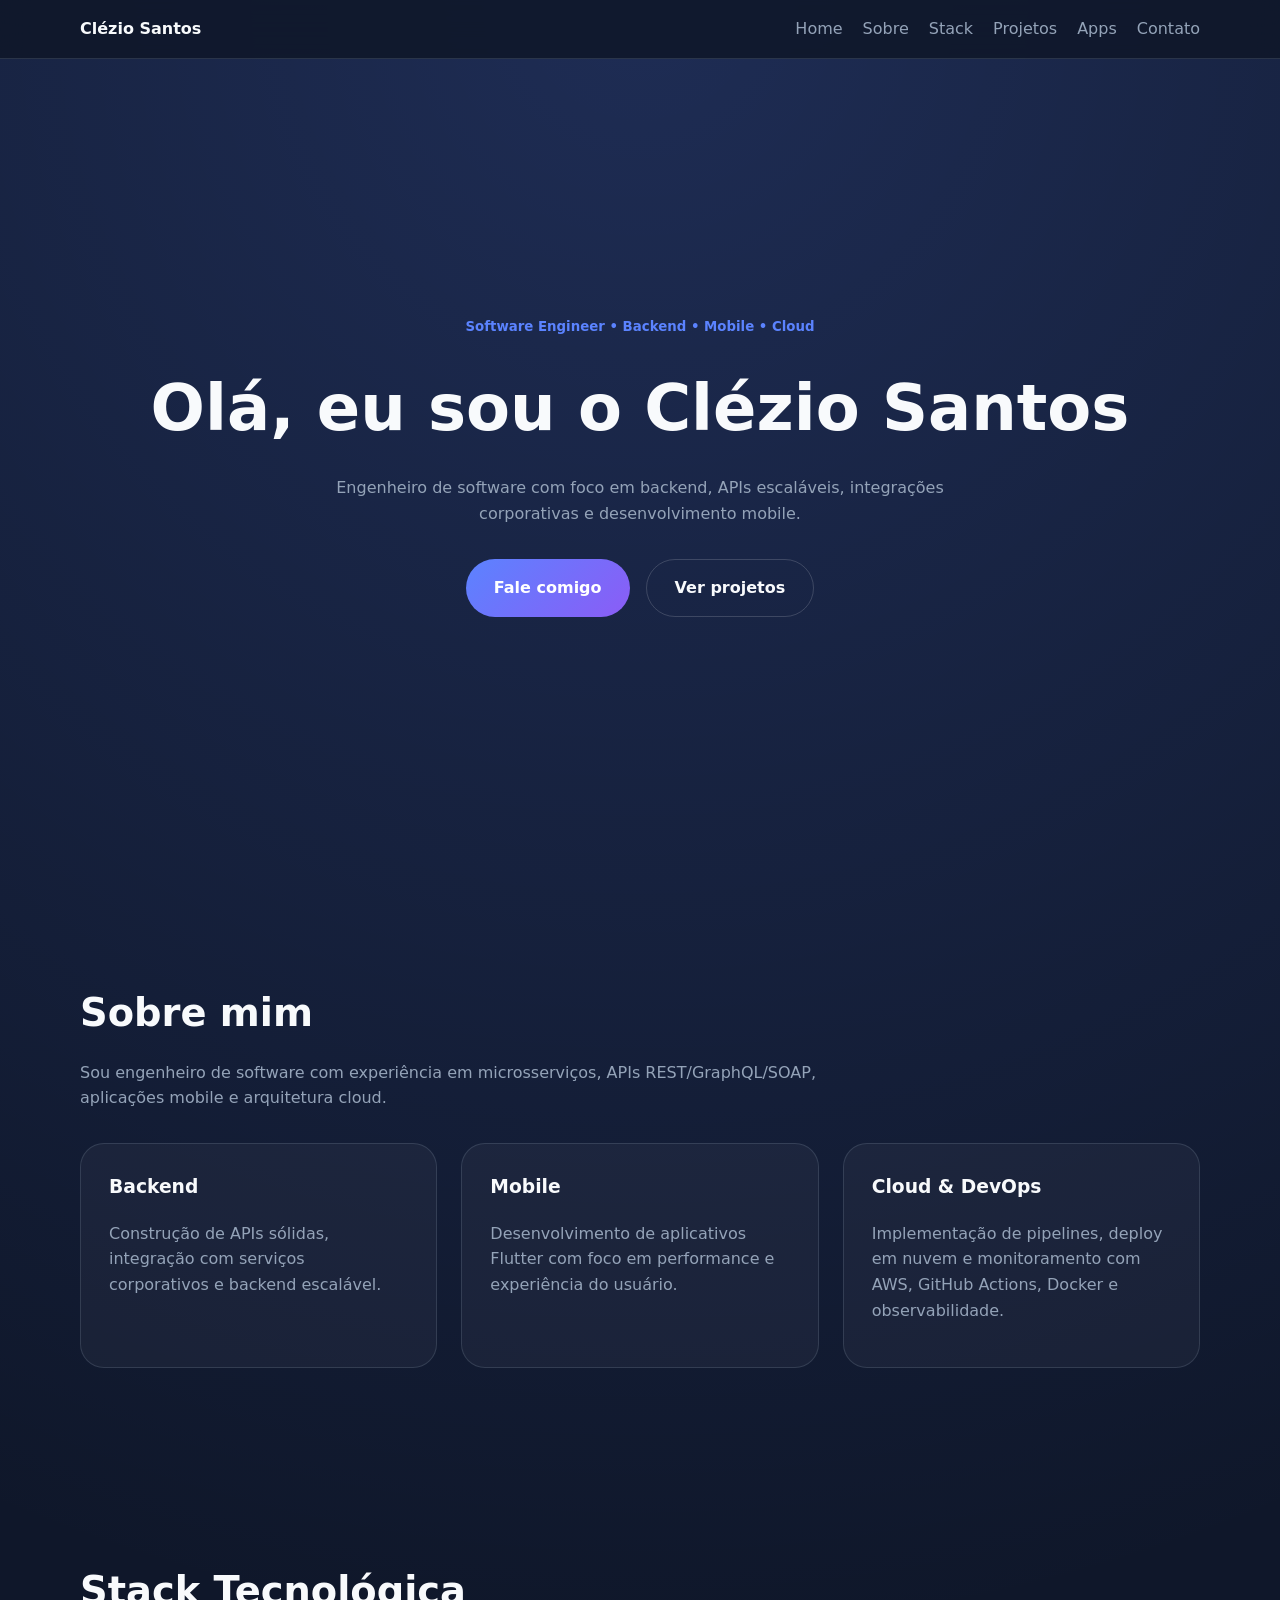
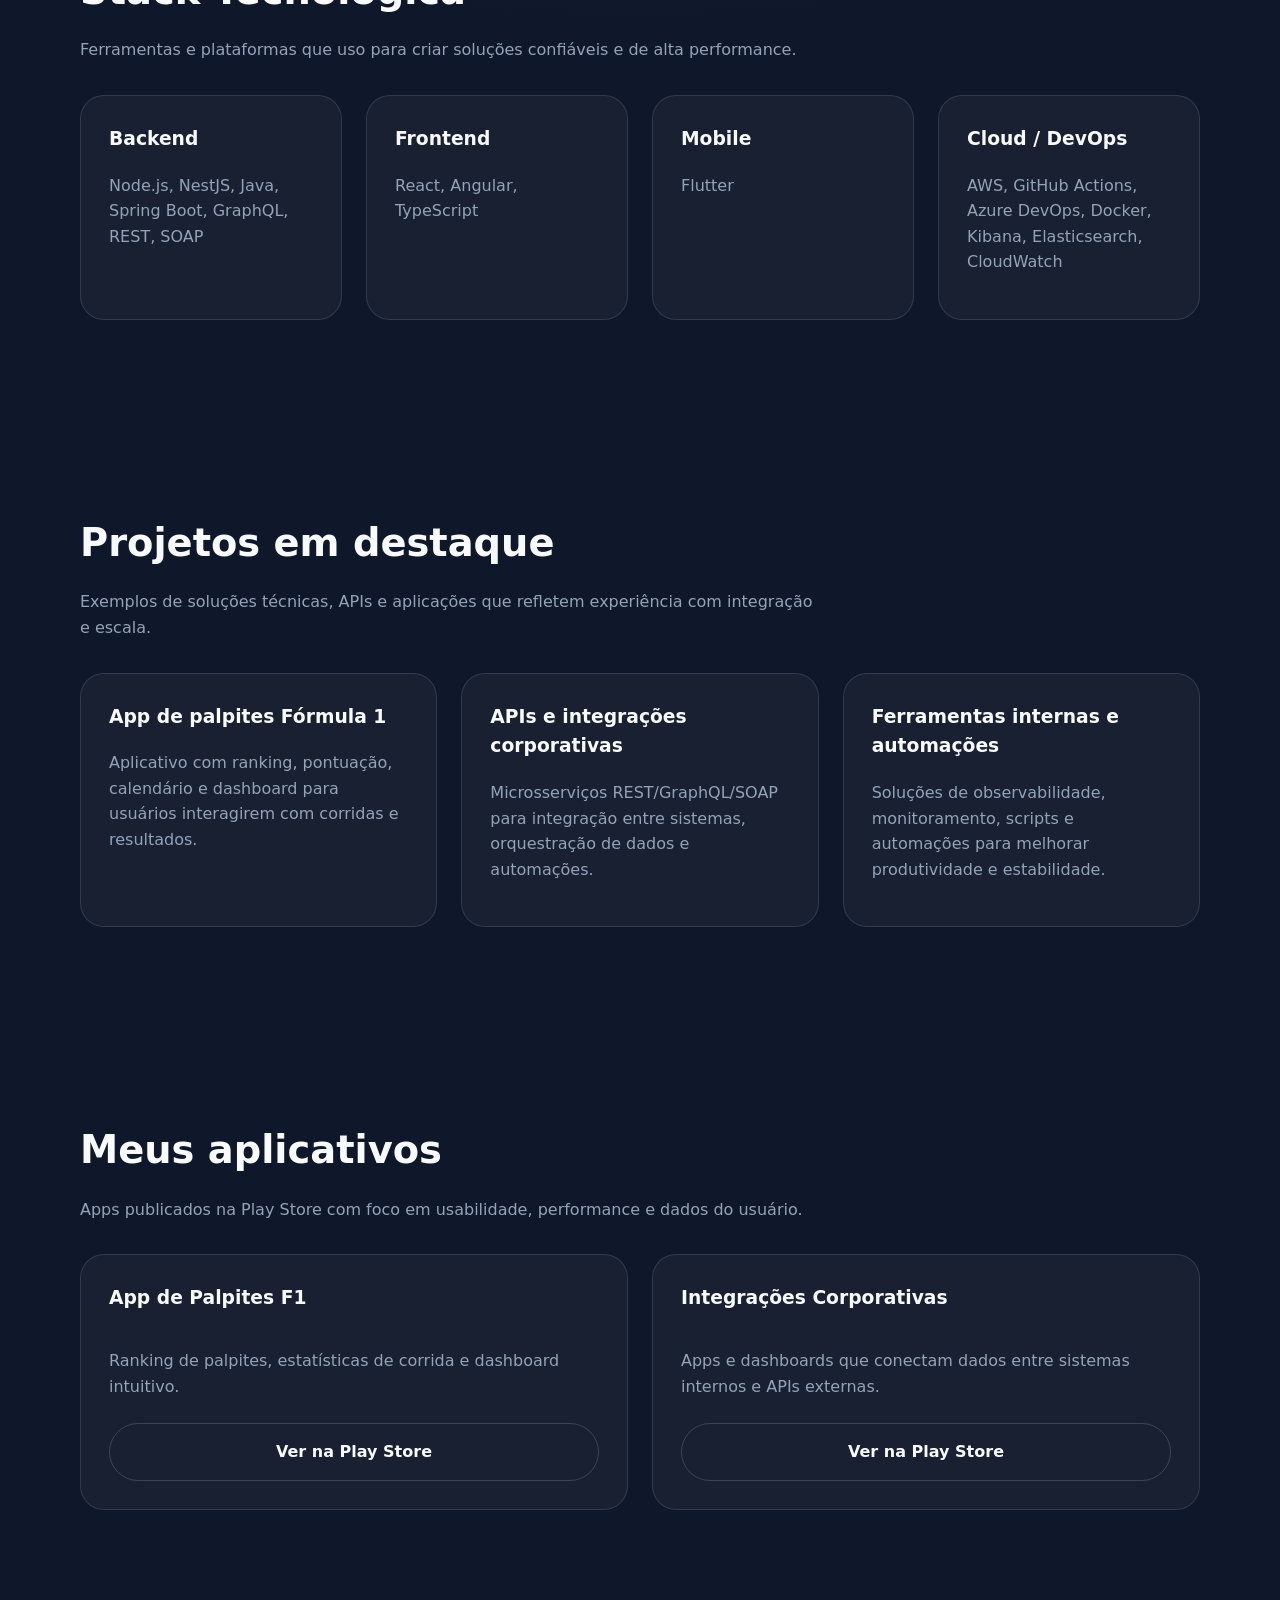
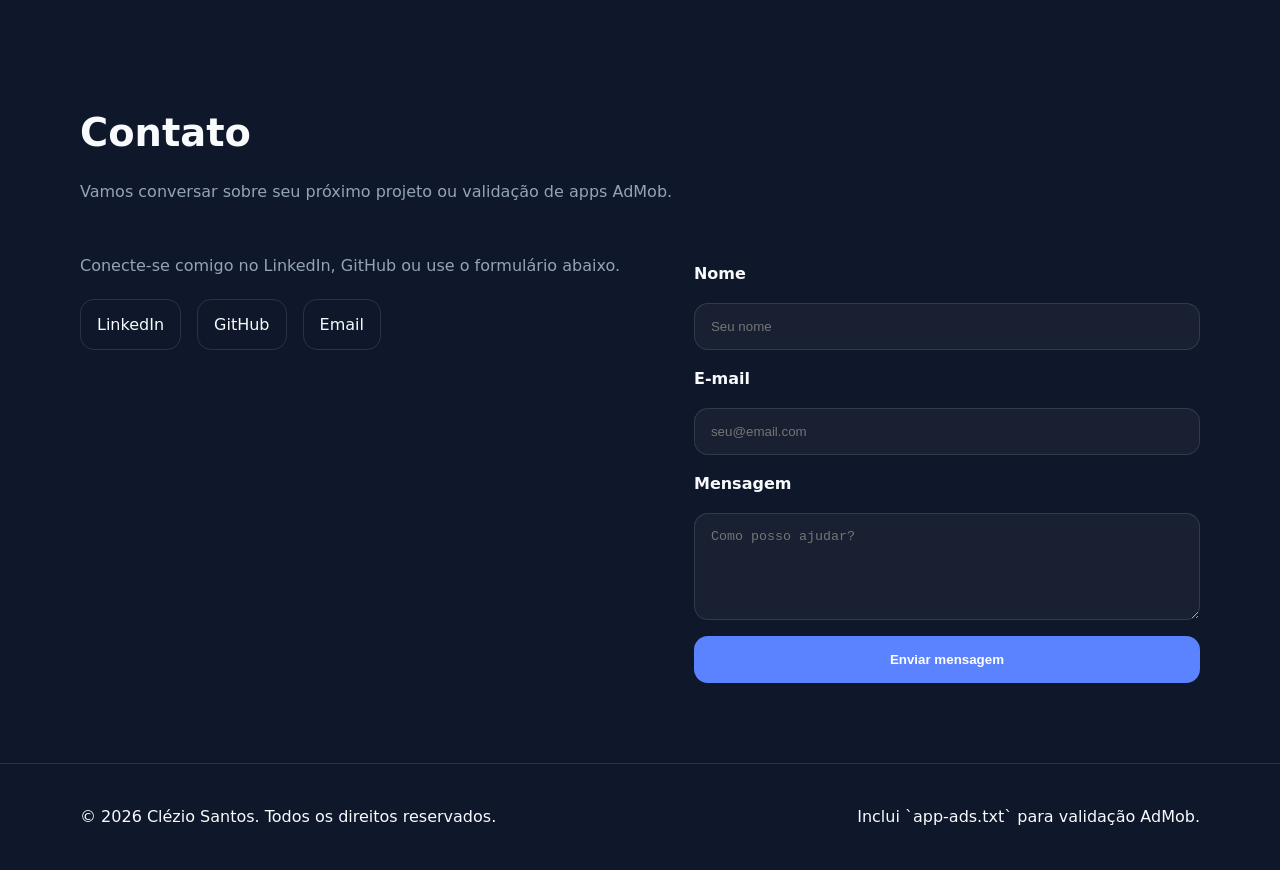
==== index.html @ f159b29a "init" ====
<!DOCTYPE html>
<html lang="pt-BR">
<head>
  <meta charset="UTF-8" />
  <meta name="viewport" content="width=device-width, initial-scale=1.0" />
  <title>Clézio Santos | Software Engineer</title>
  <link rel="stylesheet" href="css/styles.css" />
</head>
<body>
  <header class="site-header">
    <div class="container header-content">
      <a class="logo" href="#home">Clézio Santos</a>
      <nav class="main-nav">
        <a href="#home">Home</a>
        <a href="#sobre">Sobre</a>
        <a href="#stack">Stack</a>
        <a href="#projetos">Projetos</a>
        <a href="#apps">Apps</a>
        <a href="#contato">Contato</a>
      </nav>
    </div>
  </header>

  <main>
    <section id="home" class="hero">
      <div class="container hero-content">
        <small>Software Engineer • Backend • Mobile • Cloud</small>
        <h1>Olá, eu sou o Clézio Santos</h1>
        <p>Engenheiro de software com foco em backend, APIs escaláveis, integrações corporativas e desenvolvimento mobile.</p>
        <div class="hero-actions">
          <a class="button" href="#contato">Fale comigo</a>
          <a class="button button-secondary" href="#projetos">Ver projetos</a>
        </div>
      </div>
    </section>

    <section id="sobre" class="section about">
      <div class="container">
        <div class="section-header">
          <h2>Sobre mim</h2>
          <p>Sou engenheiro de software com experiência em microsserviços, APIs REST/GraphQL/SOAP, aplicações mobile e arquitetura cloud.</p>
        </div>
        <div class="about-grid">
          <div class="about-item">
            <h3>Backend</h3>
            <p>Construção de APIs sólidas, integração com serviços corporativos e backend escalável.</p>
          </div>
          <div class="about-item">
            <h3>Mobile</h3>
            <p>Desenvolvimento de aplicativos Flutter com foco em performance e experiência do usuário.</p>
          </div>
          <div class="about-item">
            <h3>Cloud & DevOps</h3>
            <p>Implementação de pipelines, deploy em nuvem e monitoramento com AWS, GitHub Actions, Docker e observabilidade.</p>
          </div>
        </div>
      </div>
    </section>

    <section id="stack" class="section stack">
      <div class="container">
        <div class="section-header">
          <h2>Stack Tecnológica</h2>
          <p>Ferramentas e plataformas que uso para criar soluções confiáveis e de alta performance.</p>
        </div>
        <div class="stack-grid">
          <div class="stack-card">
            <h3>Backend</h3>
            <p>Node.js, NestJS, Java, Spring Boot, GraphQL, REST, SOAP</p>
          </div>
          <div class="stack-card">
            <h3>Frontend</h3>
            <p>React, Angular, TypeScript</p>
          </div>
          <div class="stack-card">
            <h3>Mobile</h3>
            <p>Flutter</p>
          </div>
          <div class="stack-card">
            <h3>Cloud / DevOps</h3>
            <p>AWS, GitHub Actions, Azure DevOps, Docker, Kibana, Elasticsearch, CloudWatch</p>
          </div>
        </div>
      </div>
    </section>

    <section id="projetos" class="section projects">
      <div class="container">
        <div class="section-header">
          <h2>Projetos em destaque</h2>
          <p>Exemplos de soluções técnicas, APIs e aplicações que refletem experiência com integração e escala.</p>
        </div>
        <div class="project-grid">
          <article class="project-card">
            <h3>App de palpites Fórmula 1</h3>
            <p>Aplicativo com ranking, pontuação, calendário e dashboard para usuários interagirem com corridas e resultados.</p>
          </article>
          <article class="project-card">
            <h3>APIs e integrações corporativas</h3>
            <p>Microsserviços REST/GraphQL/SOAP para integração entre sistemas, orquestração de dados e automações.</p>
          </article>
          <article class="project-card">
            <h3>Ferramentas internas e automações</h3>
            <p>Soluções de observabilidade, monitoramento, scripts e automações para melhorar produtividade e estabilidade.</p>
          </article>
        </div>
      </div>
    </section>

    <section id="apps" class="section apps">
      <div class="container">
        <div class="section-header">
          <h2>Meus aplicativos</h2>
          <p>Apps publicados na Play Store com foco em usabilidade, performance e dados do usuário.</p>
        </div>
        <div class="app-grid">
          <article class="app-card">
            <h3>App de Palpites F1</h3>
            <p>Ranking de palpites, estatísticas de corrida e dashboard intuitivo.</p>
            <a class="button button-secondary" href="#" target="_blank" rel="noreferrer">Ver na Play Store</a>
          </article>
          <article class="app-card">
            <h3>Integrações Corporativas</h3>
            <p>Apps e dashboards que conectam dados entre sistemas internos e APIs externas.</p>
            <a class="button button-secondary" href="#" target="_blank" rel="noreferrer">Ver na Play Store</a>
          </article>
        </div>
      </div>
    </section>

    <section id="contato" class="section contact">
      <div class="container">
        <div class="section-header">
          <h2>Contato</h2>
          <p>Vamos conversar sobre seu próximo projeto ou validação de apps AdMob.</p>
        </div>
        <div class="contact-layout">
          <div class="contact-info">
            <p>Conecte-se comigo no LinkedIn, GitHub ou use o formulário abaixo.</p>
            <ul class="contact-links">
              <li><a href="#">LinkedIn</a></li>
              <li><a href="#">GitHub</a></li>
              <li><a href="mailto:seu-email@example.com">Email</a></li>
            </ul>
          </div>
          <form id="contact-form" class="contact-form">
            <label for="nome">Nome</label>
            <input type="text" id="nome" name="nome" placeholder="Seu nome" required />

            <label for="email">E-mail</label>
            <input type="email" id="email" name="email" placeholder="seu@email.com" required />

            <label for="mensagem">Mensagem</label>
            <textarea id="mensagem" name="mensagem" rows="5" placeholder="Como posso ajudar?" required></textarea>

            <button type="submit">Enviar mensagem</button>
          </form>
        </div>
      </div>
    </section>
  </main>

  <footer class="site-footer">
    <div class="container footer-content">
      <p>© 2026 Clézio Santos. Todos os direitos reservados.</p>
      <p>Inclui `app-ads.txt` para validação AdMob.</p>
    </div>
  </footer>

  <script src="js/script.js"></script>
</body>
</html>
---- css/styles.css ----
:root {
  --bg: #0f172a;
  --surface: #111827;
  --primary: #5b83ff;
  --text: #f8fafc;
  --muted: #94a3b8;
  --border: rgba(148, 163, 184, 0.2);
}

* {
  box-sizing: border-box;
}

body {
  margin: 0;
  font-family: Inter, system-ui, sans-serif;
  background: radial-gradient(circle at top, rgba(91, 131, 255, 0.2), transparent 40%), var(--bg);
  color: var(--text);
  line-height: 1.6;
}

img {
  max-width: 100%;
}

.container {
  width: min(1120px, calc(100% - 2rem));
  margin: 0 auto;
}

.site-header {
  position: sticky;
  top: 0;
  z-index: 10;
  backdrop-filter: blur(14px);
  background: rgba(15, 23, 42, 0.88);
  border-bottom: 1px solid var(--border);
}

.header-content {
  display: flex;
  align-items: center;
  justify-content: space-between;
  gap: 1rem;
  padding: 1rem 0;
}

.logo {
  font-weight: 700;
  text-decoration: none;
  color: var(--text);
}

.main-nav {
  display: flex;
  gap: 1.25rem;
}

.main-nav a {
  color: var(--muted);
  text-decoration: none;
  transition: color 0.2s ease;
}

.main-nav a:hover {
  color: var(--text);
}

.hero {
  min-height: calc(100vh - 88px);
  display: grid;
  place-items: center;
  text-align: center;
  padding: 4rem 0;
}

.hero h1 {
  font-size: clamp(2.5rem, 5vw, 4rem);
  margin: 0 0 1rem;
}

.hero p {
  max-width: 660px;
  margin: 0 auto 1.75rem;
  color: var(--muted);
}

.button {
  display: inline-flex;
  align-items: center;
  justify-content: center;
  padding: 0.95rem 1.75rem;
  border-radius: 999px;
  border: none;
  color: white;
  background: linear-gradient(135deg, #5b83ff, #8b5cf6);
  text-decoration: none;
  font-weight: 600;
}

.section {
  padding: 5rem 0;
}

.section h2 {
  font-size: clamp(2rem, 3vw, 2.75rem);
  margin-bottom: 1rem;
}

.section p {
  max-width: 740px;
  color: var(--muted);
}

.services .service-grid {
  display: grid;
  gap: 1.5rem;
  grid-template-columns: repeat(auto-fit, minmax(220px, 1fr));
  margin-top: 2rem;
}

.service-card {
  background: rgba(255, 255, 255, 0.04);
  border: 1px solid var(--border);
  border-radius: 24px;
  padding: 1.75rem;
}

.service-card h3 {
  margin-top: 0;
}

.contact form {
  display: grid;
  gap: 1rem;
  margin-top: 1.5rem;
}

label {
  font-weight: 600;
}

input,
textarea {
  width: 100%;
  border: 1px solid var(--border);
  border-radius: 14px;
  background: rgba(255, 255, 255, 0.04);
  color: var(--text);
  padding: 0.95rem 1rem;
}

input:focus,
textarea:focus {
  outline: 2px solid rgba(91, 131, 255, 0.35);
  outline-offset: 2px;
}

button[type="submit"] {
  cursor: pointer;
  border: none;
  border-radius: 14px;
  padding: 1rem 1.25rem;
  background: var(--primary);
  color: white;
  font-weight: 700;
}

.contact-note {
  margin-top: 1rem;
  color: var(--muted);
}

.contact-layout {
  display: grid;
  grid-template-columns: 1.15fr 1fr;
  gap: 2rem;
  margin-top: 2rem;
}

.contact-info p {
  color: var(--muted);
  margin-bottom: 1.25rem;
}

.contact-links {
  list-style: none;
  padding: 0;
  margin: 0;
  display: flex;
  flex-wrap: wrap;
  gap: 1rem;
}

.contact-links a {
  display: inline-block;
  color: var(--text);
  text-decoration: none;
  border: 1px solid var(--border);
  padding: 0.75rem 1rem;
  border-radius: 14px;
  transition: transform 0.2s ease, border-color 0.2s ease;
}

.contact-links a:hover {
  transform: translateY(-2px);
  border-color: rgba(91, 131, 255, 0.5);
}

.section-header {
  max-width: 760px;
  margin-bottom: 2rem;
}

.section-header p {
  color: var(--muted);
}

.hero small {
  display: inline-block;
  color: var(--primary);
  font-weight: 600;
  margin-bottom: 1.25rem;
}

.hero-actions {
  display: flex;
  flex-wrap: wrap;
  justify-content: center;
  gap: 1rem;
  margin-top: 2rem;
}

.button-secondary {
  background: transparent;
  color: var(--text);
  border: 1px solid rgba(255, 255, 255, 0.16);
}

.about-grid,
.stack-grid,
.project-grid,
.app-grid {
  display: grid;
  gap: 1.5rem;
}

.about-grid {
  grid-template-columns: repeat(auto-fit, minmax(220px, 1fr));
}

.about-item,
.stack-card,
.project-card,
.app-card {
  background: rgba(255, 255, 255, 0.04);
  border: 1px solid var(--border);
  border-radius: 24px;
  padding: 1.75rem;
}

.about-item h3,
.stack-card h3,
.project-card h3,
.app-card h3 {
  margin-top: 0;
}

.stack-grid {
  grid-template-columns: repeat(auto-fit, minmax(220px, 1fr));
}

.project-grid {
  grid-template-columns: repeat(auto-fit, minmax(260px, 1fr));
}

.app-grid {
  grid-template-columns: repeat(auto-fit, minmax(260px, 1fr));
}

.app-card {
  display: flex;
  flex-direction: column;
  justify-content: space-between;
}

.app-card p {
  margin-bottom: 1.5rem;
  color: var(--muted);
}

.site-footer {
  padding: 1.5rem 0;
  text-align: center;
  border-top: 1px solid var(--border);
}

.footer-content {
  display: flex;
  justify-content: space-between;
  align-items: center;
  gap: 1rem;
  flex-wrap: wrap;
}

@media (max-width: 980px) {
  .contact-layout,
  .footer-content {
    grid-template-columns: 1fr;
  }
}

@media (max-width: 720px) {
  .header-content {
    flex-direction: column;
    align-items: flex-start;
  }

  .main-nav {
    flex-wrap: wrap;
  }

  .hero {
    padding: 3rem 0;
  }

  .hero-actions {
    justify-content: stretch;
  }

  .contact-layout {
    grid-template-columns: 1fr;
  }
}
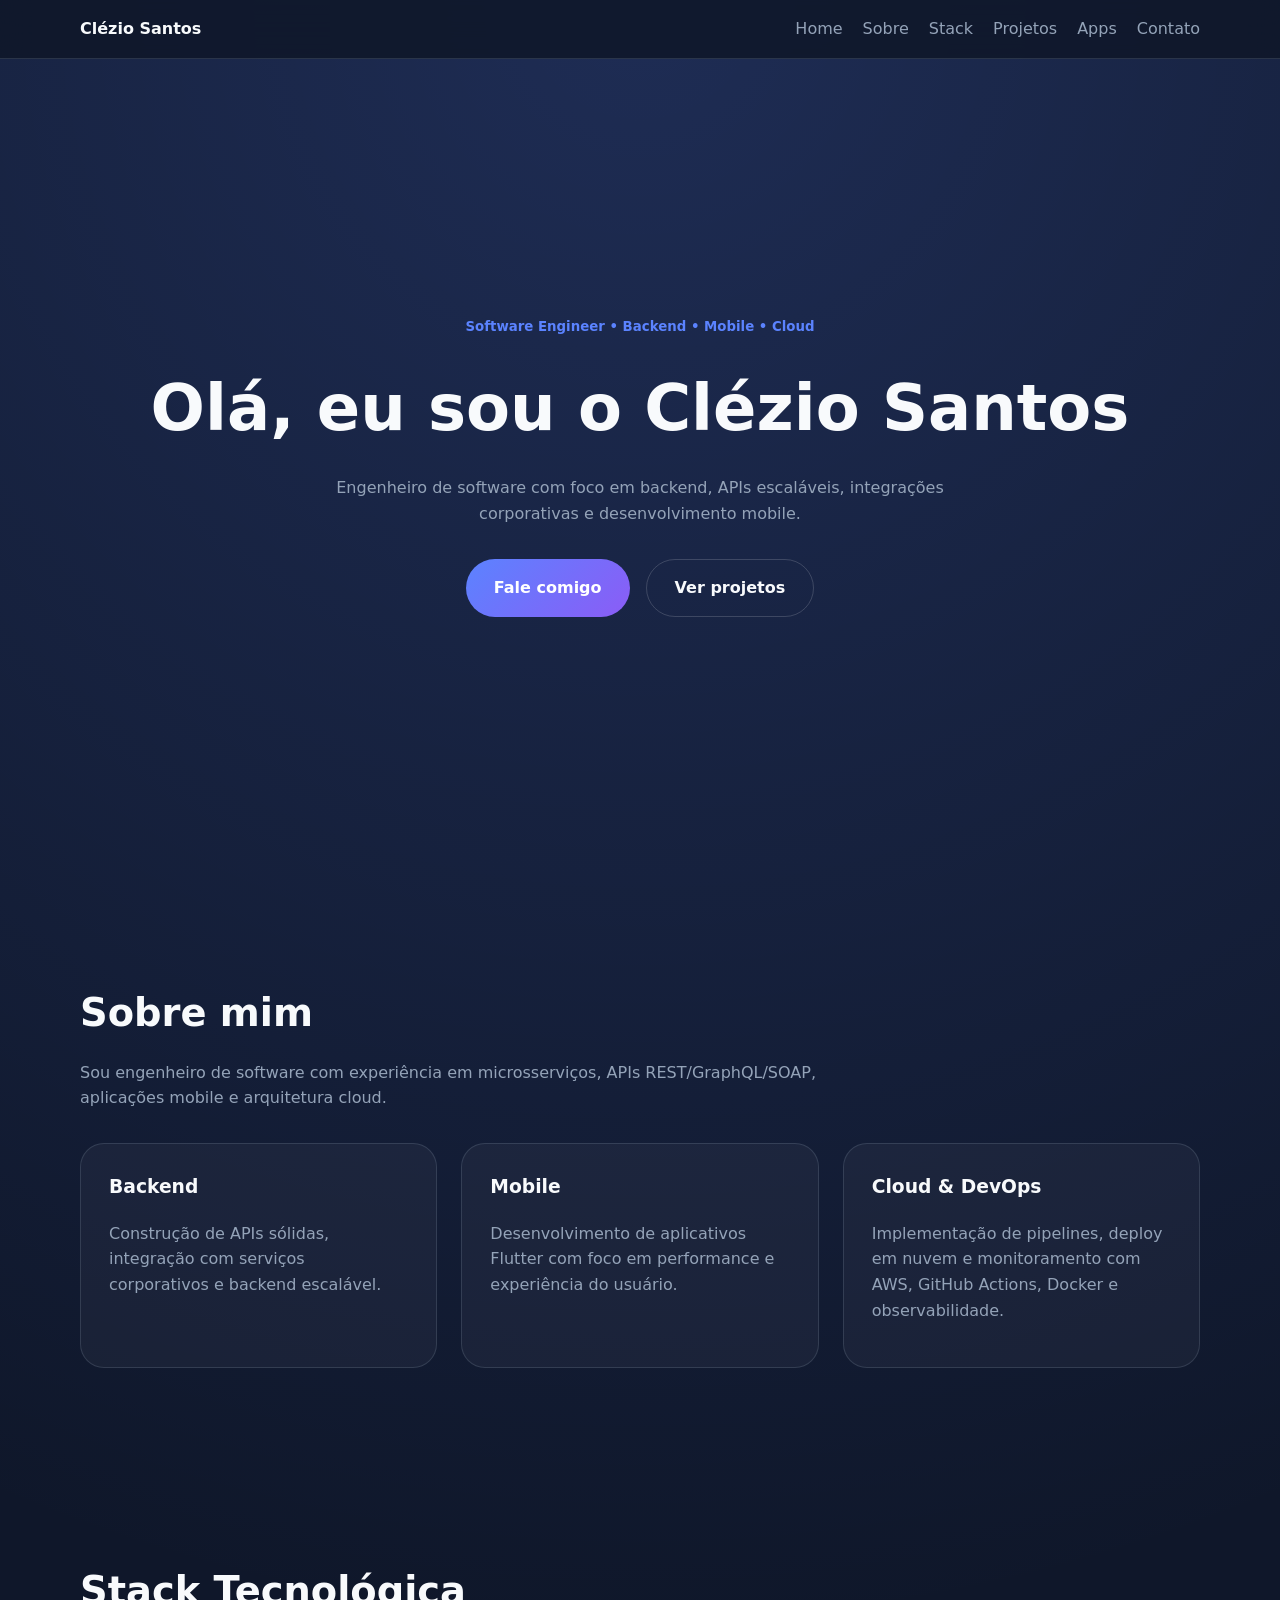
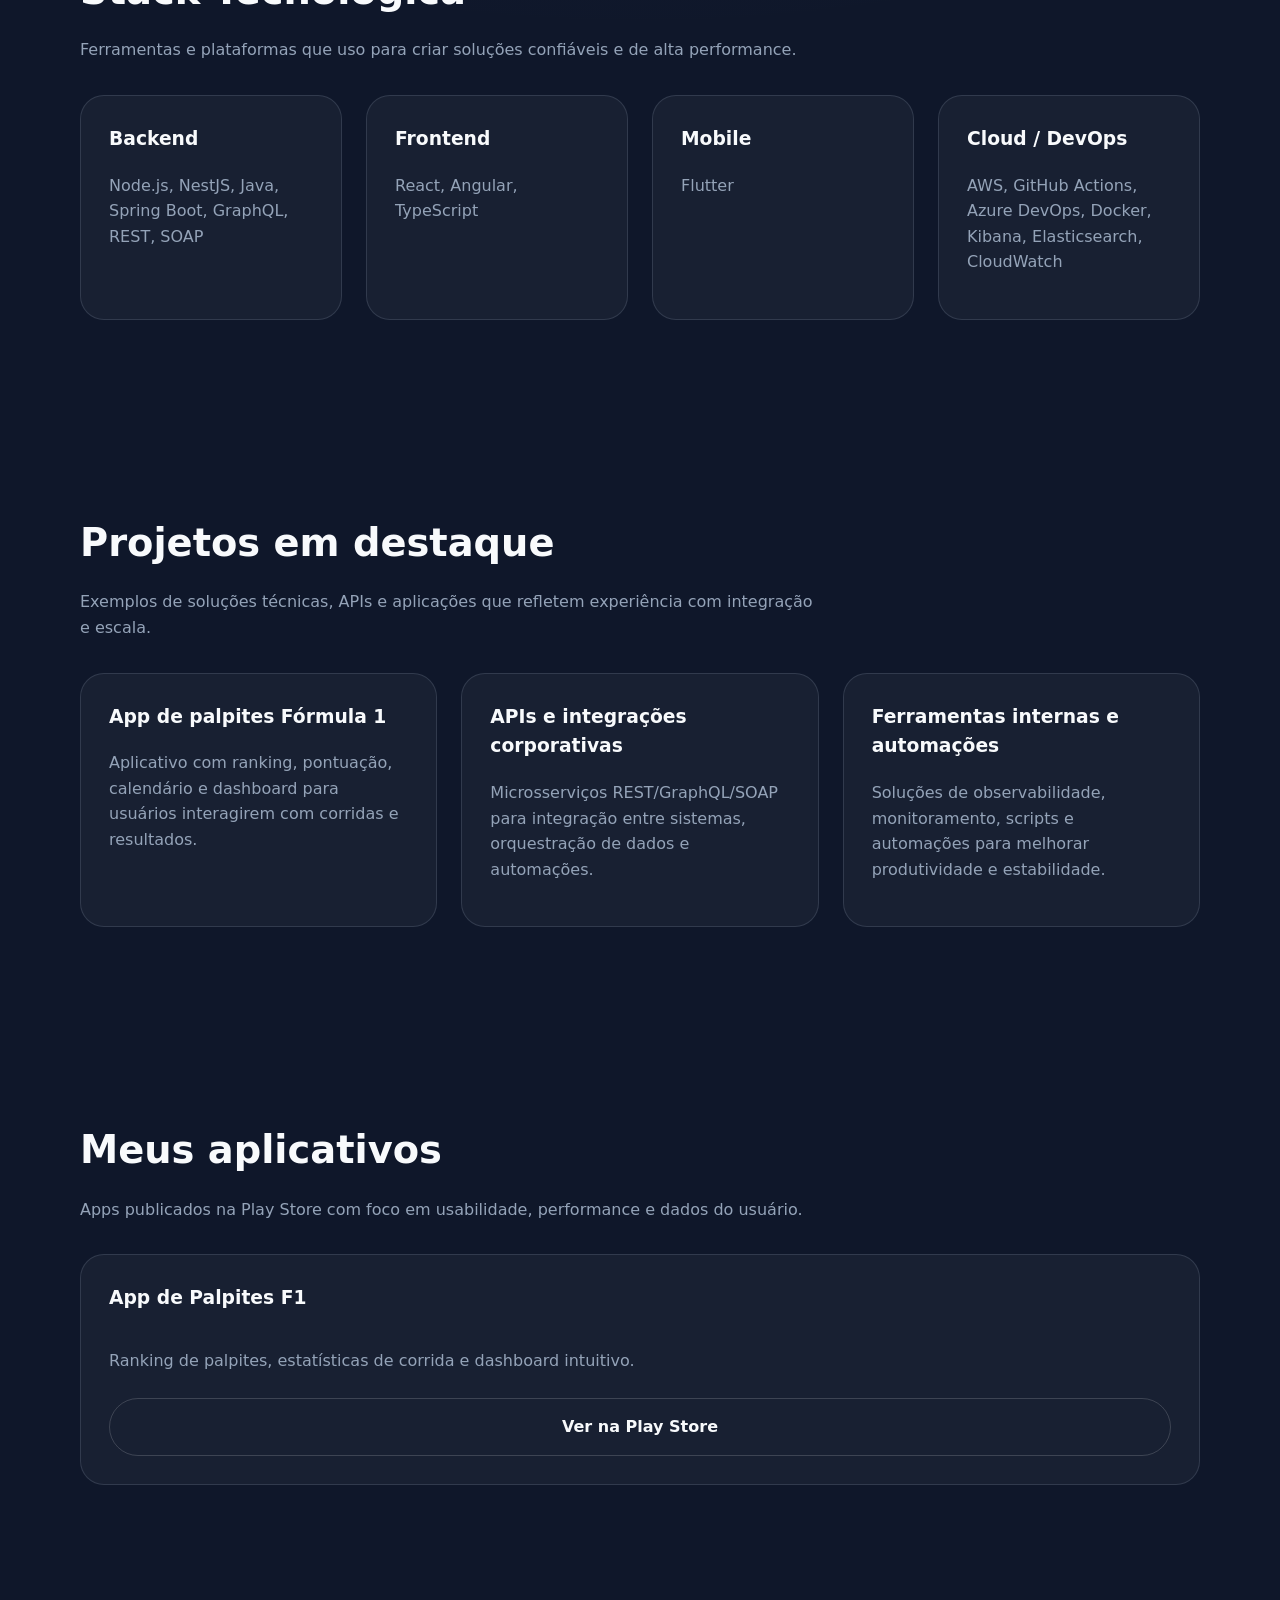
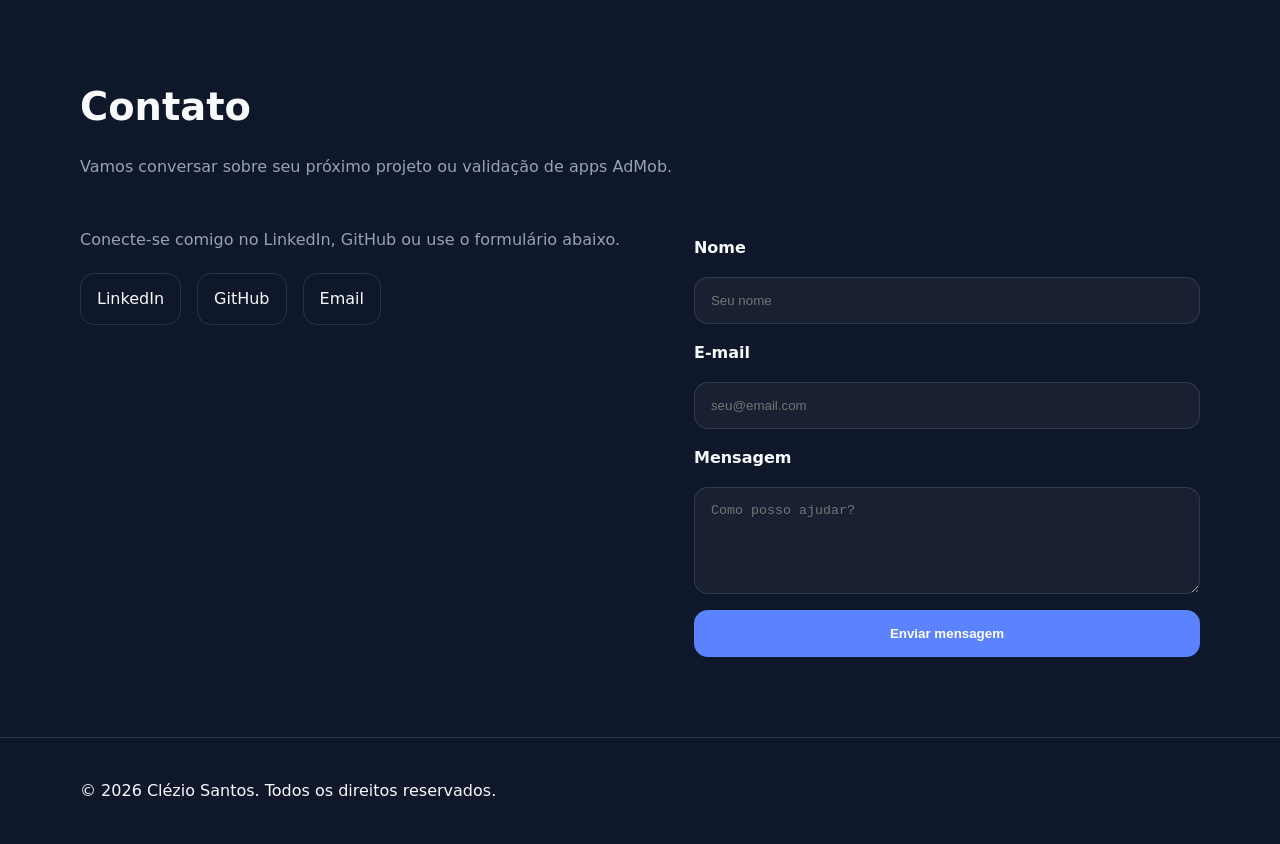
==== commit 0bd91b7d: "Ajusta cards e link dos aplicativos Co-authored-by: Clézio Alves dos Santos <cleziolima@gmail.com>" ====
--- a/index.html
+++ b/index.html
@@ -117,12 +117,7 @@
           <article class="app-card">
             <h3>App de Palpites F1</h3>
             <p>Ranking de palpites, estatísticas de corrida e dashboard intuitivo.</p>
-            <a class="button button-secondary" href="#" target="_blank" rel="noreferrer">Ver na Play Store</a>
-          </article>
-          <article class="app-card">
-            <h3>Integrações Corporativas</h3>
-            <p>Apps e dashboards que conectam dados entre sistemas internos e APIs externas.</p>
-            <a class="button button-secondary" href="#" target="_blank" rel="noreferrer">Ver na Play Store</a>
+            <a class="button button-secondary" href="https://play.google.com/store/apps/details?id=br.com.easymobi.fguess" target="_blank" rel="noreferrer">Ver na Play Store</a>
           </article>
         </div>
       </div>
@@ -163,7 +158,6 @@
   <footer class="site-footer">
     <div class="container footer-content">
       <p>© 2026 Clézio Santos. Todos os direitos reservados.</p>
-      <p>Inclui `app-ads.txt` para validação AdMob.</p>
     </div>
   </footer>
 
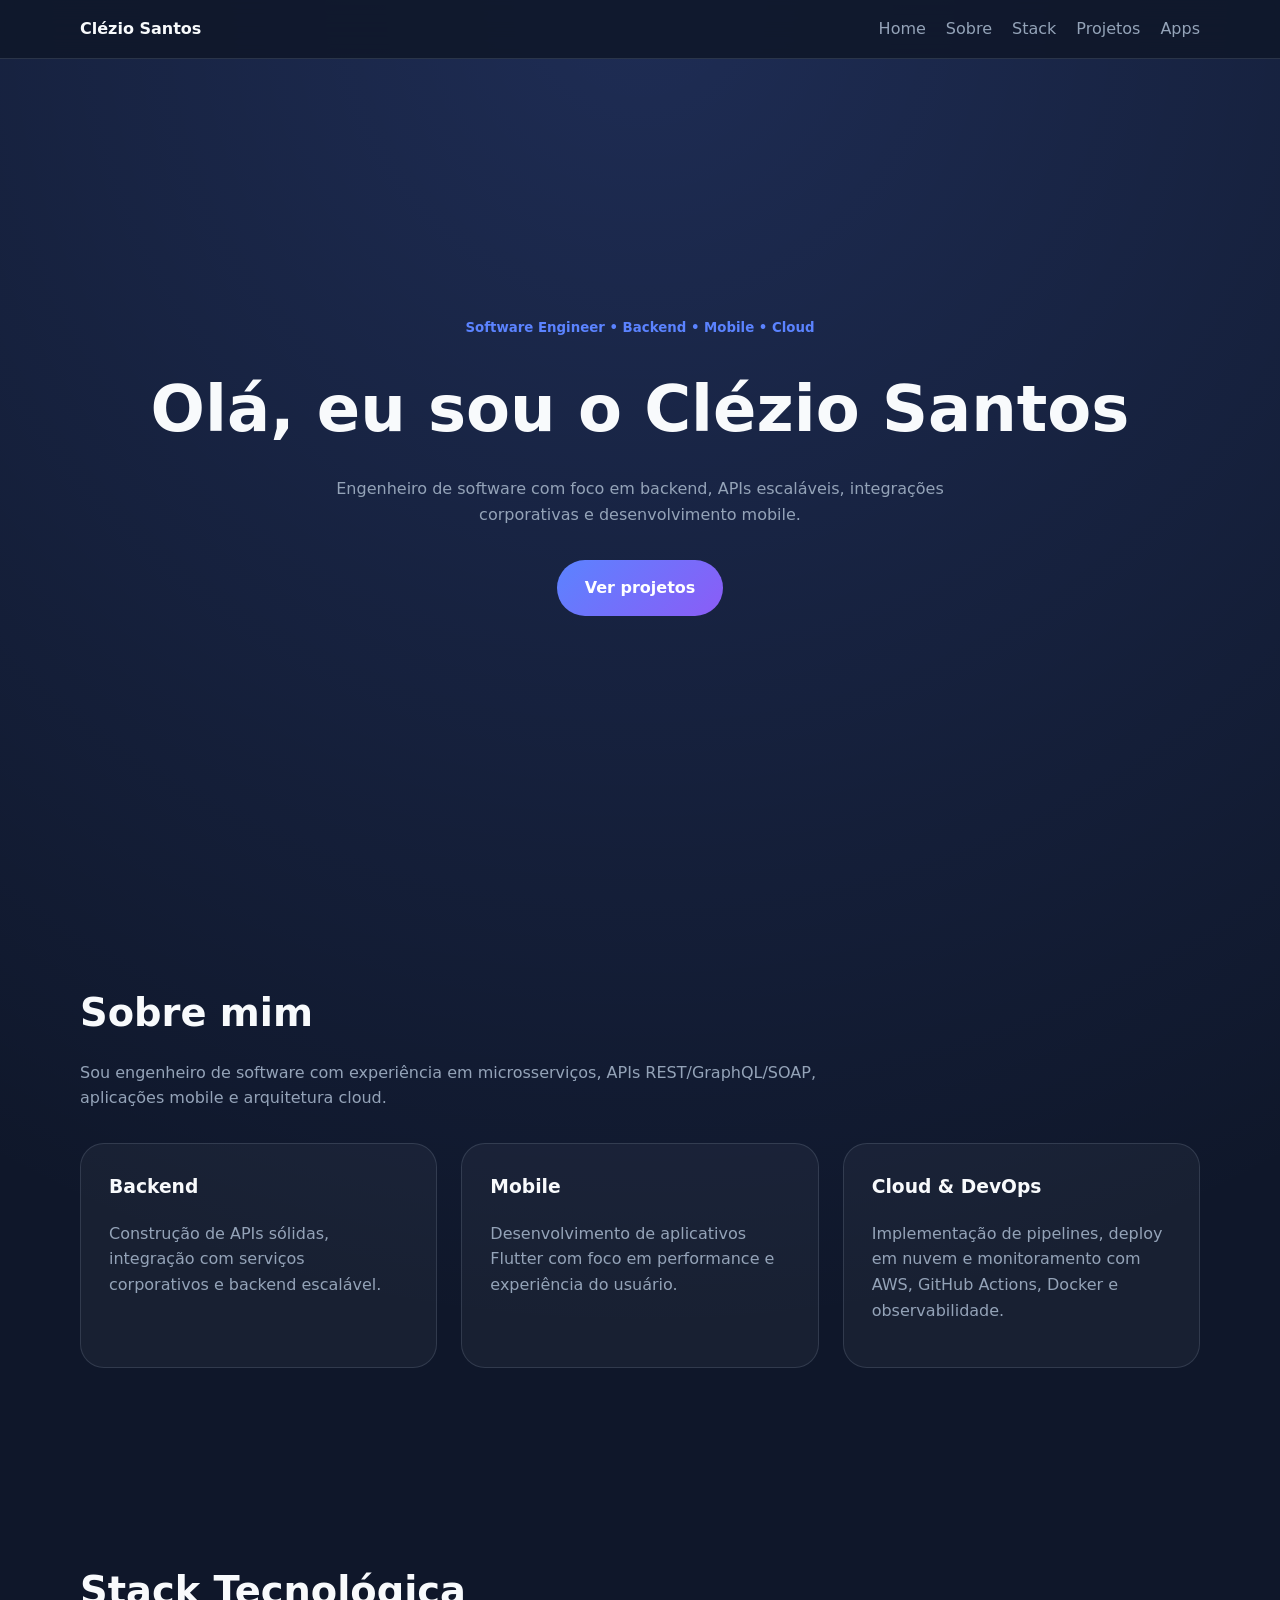
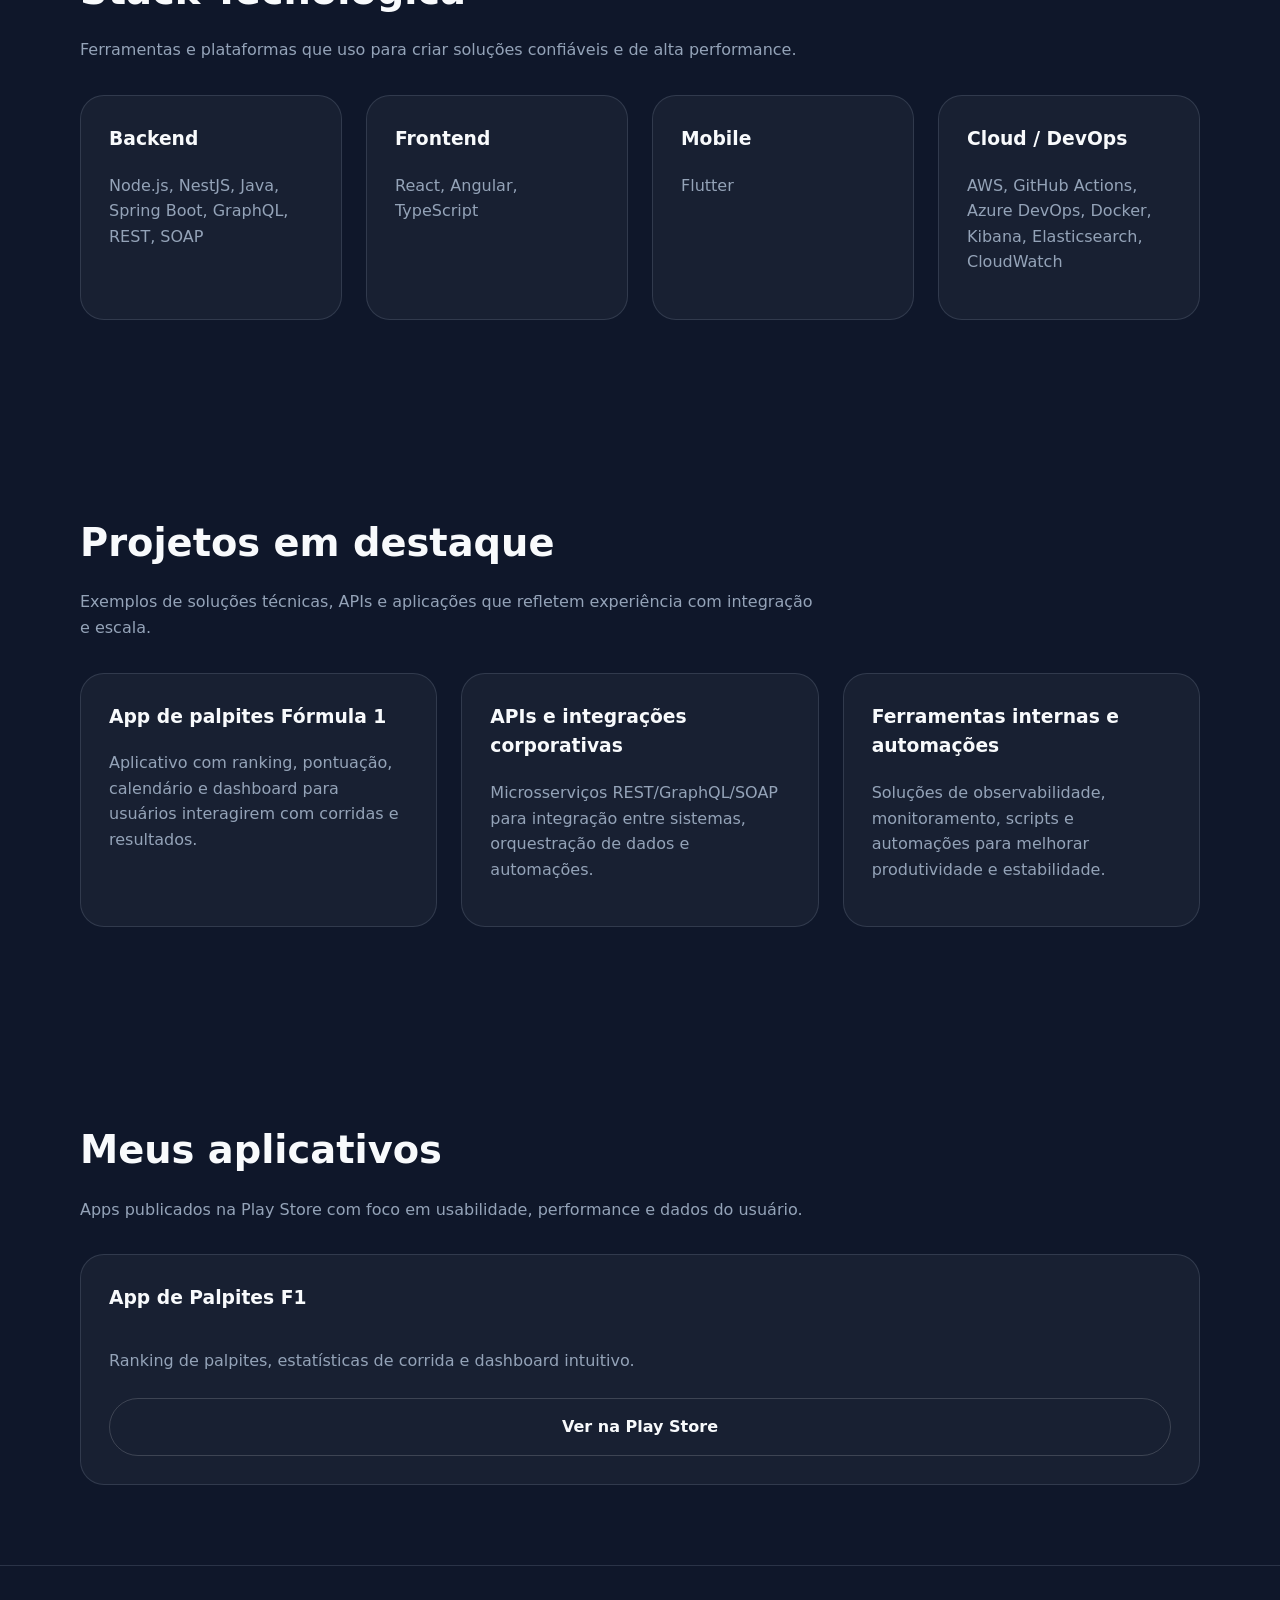
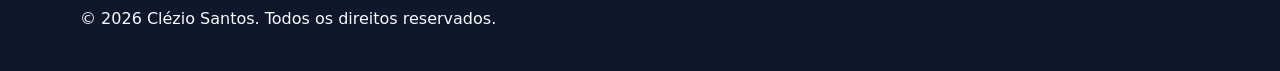
==== commit c9f0935a: "Remove contact section from page Co-authored-by: Clézio Alves dos Santos <cleziolima@gmail.com>" ====
--- a/index.html
+++ b/index.html
@@ -16,7 +16,6 @@
         <a href="#stack">Stack</a>
         <a href="#projetos">Projetos</a>
         <a href="#apps">Apps</a>
-        <a href="#contato">Contato</a>
       </nav>
     </div>
   </header>
@@ -28,8 +27,7 @@
         <h1>Olá, eu sou o Clézio Santos</h1>
         <p>Engenheiro de software com foco em backend, APIs escaláveis, integrações corporativas e desenvolvimento mobile.</p>
         <div class="hero-actions">
-          <a class="button" href="#contato">Fale comigo</a>
-          <a class="button button-secondary" href="#projetos">Ver projetos</a>
+          <a class="button" href="#projetos">Ver projetos</a>
         </div>
       </div>
     </section>
@@ -122,37 +120,6 @@
         </div>
       </div>
     </section>
-
-    <section id="contato" class="section contact">
-      <div class="container">
-        <div class="section-header">
-          <h2>Contato</h2>
-          <p>Vamos conversar sobre seu próximo projeto ou validação de apps AdMob.</p>
-        </div>
-        <div class="contact-layout">
-          <div class="contact-info">
-            <p>Conecte-se comigo no LinkedIn, GitHub ou use o formulário abaixo.</p>
-            <ul class="contact-links">
-              <li><a href="#">LinkedIn</a></li>
-              <li><a href="#">GitHub</a></li>
-              <li><a href="mailto:seu-email@example.com">Email</a></li>
-            </ul>
-          </div>
-          <form id="contact-form" class="contact-form">
-            <label for="nome">Nome</label>
-            <input type="text" id="nome" name="nome" placeholder="Seu nome" required />
-
-            <label for="email">E-mail</label>
-            <input type="email" id="email" name="email" placeholder="seu@email.com" required />
-
-            <label for="mensagem">Mensagem</label>
-            <textarea id="mensagem" name="mensagem" rows="5" placeholder="Como posso ajudar?" required></textarea>
-
-            <button type="submit">Enviar mensagem</button>
-          </form>
-        </div>
-      </div>
-    </section>
   </main>
 
   <footer class="site-footer">
@@ -160,7 +127,5 @@
       <p>© 2026 Clézio Santos. Todos os direitos reservados.</p>
     </div>
   </footer>
-
-  <script src="js/script.js"></script>
 </body>
 </html>
--- a/css/styles.css
+++ b/css/styles.css
@@ -130,83 +130,6 @@
   margin-top: 0;
 }
 
-.contact form {
-  display: grid;
-  gap: 1rem;
-  margin-top: 1.5rem;
-}
-
-label {
-  font-weight: 600;
-}
-
-input,
-textarea {
-  width: 100%;
-  border: 1px solid var(--border);
-  border-radius: 14px;
-  background: rgba(255, 255, 255, 0.04);
-  color: var(--text);
-  padding: 0.95rem 1rem;
-}
-
-input:focus,
-textarea:focus {
-  outline: 2px solid rgba(91, 131, 255, 0.35);
-  outline-offset: 2px;
-}
-
-button[type="submit"] {
-  cursor: pointer;
-  border: none;
-  border-radius: 14px;
-  padding: 1rem 1.25rem;
-  background: var(--primary);
-  color: white;
-  font-weight: 700;
-}
-
-.contact-note {
-  margin-top: 1rem;
-  color: var(--muted);
-}
-
-.contact-layout {
-  display: grid;
-  grid-template-columns: 1.15fr 1fr;
-  gap: 2rem;
-  margin-top: 2rem;
-}
-
-.contact-info p {
-  color: var(--muted);
-  margin-bottom: 1.25rem;
-}
-
-.contact-links {
-  list-style: none;
-  padding: 0;
-  margin: 0;
-  display: flex;
-  flex-wrap: wrap;
-  gap: 1rem;
-}
-
-.contact-links a {
-  display: inline-block;
-  color: var(--text);
-  text-decoration: none;
-  border: 1px solid var(--border);
-  padding: 0.75rem 1rem;
-  border-radius: 14px;
-  transition: transform 0.2s ease, border-color 0.2s ease;
-}
-
-.contact-links a:hover {
-  transform: translateY(-2px);
-  border-color: rgba(91, 131, 255, 0.5);
-}
-
 .section-header {
   max-width: 760px;
   margin-bottom: 2rem;
@@ -303,13 +226,6 @@
   flex-wrap: wrap;
 }
 
-@media (max-width: 980px) {
-  .contact-layout,
-  .footer-content {
-    grid-template-columns: 1fr;
-  }
-}
-
 @media (max-width: 720px) {
   .header-content {
     flex-direction: column;
@@ -327,8 +243,4 @@
   .hero-actions {
     justify-content: stretch;
   }
-
-  .contact-layout {
-    grid-template-columns: 1fr;
-  }
-}
+}
